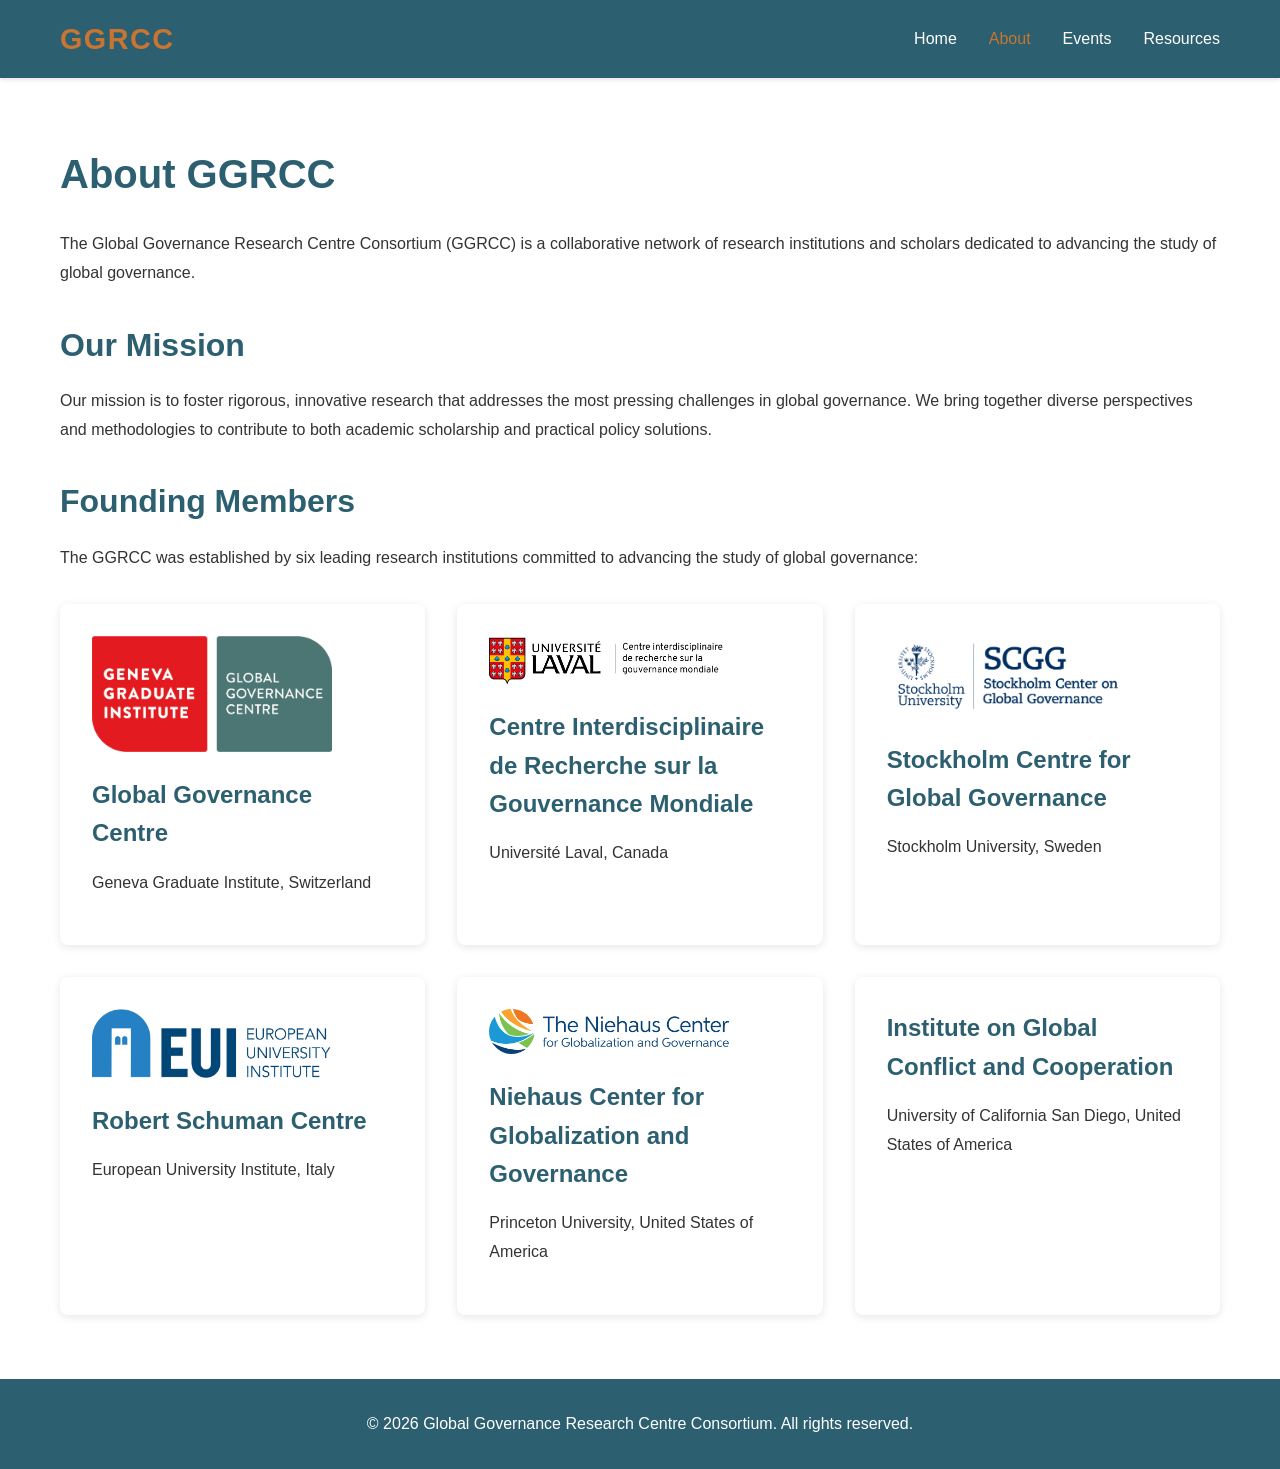
==== about.html @ 60b4378d "Added EUI logo" ====
<!DOCTYPE html>
<html lang="en">
<head>
    <meta charset="UTF-8">
    <meta name="viewport" content="width=device-width, initial-scale=1.0">
    <meta name="description" content="About the Global Governance Research Centre Consortium">
    <title>About - GGRCC</title>
    <link rel="stylesheet" href="style.css">
</head>
<body>
    <nav class="navbar">
        <div class="container">
            <div class="nav-brand">
                <a href="index.html">GGRCC</a>
            </div>
            <ul class="nav-menu">
                <li><a href="index.html">Home</a></li>
                <li><a href="about.html" class="active">About</a></li>
                <li><a href="events.html">Events</a></li>
                <li><a href="resources.html">Resources</a></li>
            </ul>
        </div>
    </nav>

    <main>
        <section class="content-section">
            <div class="container">
                <h1>About GGRCC</h1>
                
                <p>The Global Governance Research Centre Consortium (GGRCC) is a collaborative network of research institutions and scholars dedicated to advancing the study of global governance.</p>

                <h2>Our Mission</h2>
                <p>Our mission is to foster rigorous, innovative research that addresses the most pressing challenges in global governance. We bring together diverse perspectives and methodologies to contribute to both academic scholarship and practical policy solutions.</p>

                <h2>Founding Members</h2>
                <p>The GGRCC was established by six leading research institutions committed to advancing the study of global governance:</p>
                <div class="feature-grid">
                    <div class="feature-card">
                        <img src="images/GGC_logo2022_RGB.png" alt="GGC logo" class="member-logo">
                        <h3>Global Governance Centre</h3>
                        <p>Geneva Graduate Institute, Switzerland</p>
                    </div>
                    <div class="feature-card">
                        <img src="images/UL_CIRGM_C_d_RGB.png" alt="CIRGoM logo" class="member-logo">
                        <h3>Centre Interdisciplinaire de Recherche sur la Gouvernance Mondiale</h3>
                        <p>Université Laval, Canada</p>
                    </div>
                    <div class="feature-card">
                        <img src="images/SCGG_logo_blue-RGB_2.png" alt="SCGG logo" class="member-logo">
                        <h3>Stockholm Centre for Global Governance</h3>
                        <p>Stockholm University, Sweden</p>
                    </div>
                    <div class="feature-card">
                        <img src="images/EUI.png" alt="EUI logo" class="member-logo">
                        <h3>Robert Schuman Centre</h3>
                        <p>European University Institute, Italy</p>
                    </div>
                    <div class="feature-card">
                        <img src="images/Niehaus-3.png" alt="Niehaus logo" class="member-logo">
                        <h3>Niehaus Center for Globalization and Governance</h3>
                        <p>Princeton University, United States of America</p>
                    </div>
                    <div class="feature-card">
                        <h3>Institute on Global Conflict and Cooperation</h3>
                        <p>University of California San Diego, United States of America</p>
                    </div>
                </div>

            </div>
        </section>
    </main>

    <footer>
        <div class="container">
            <p>&copy; 2026 Global Governance Research Centre Consortium. All rights reserved.</p>
        </div>
    </footer>
</body>
</html>
---- style.css ----
/* Global Styles */
* {
    margin: 0;
    padding: 0;
    box-sizing: border-box;
}

:root {
    --primary-color: #2c5f6f;
    --secondary-color: #c87533;
    --accent-color: #6b4c7a;
    --text-color: #333;
    --light-bg: #f8f9fa;
    --white: #ffffff;
    --gray: #6c757d;
    --border-color: #dee2e6;
}

body {
    font-family: -apple-system, BlinkMacSystemFont, 'Segoe UI', Roboto, 'Helvetica Neue', Arial, sans-serif;
    line-height: 1.6;
    color: var(--text-color);
}

.container {
    max-width: 1200px;
    margin: 0 auto;
    padding: 0 20px;
}

/* Navigation */
.navbar {
    background-color: var(--primary-color);
    padding: 1rem 0;
    box-shadow: 0 2px 4px rgba(0,0,0,0.1);
    position: sticky;
    top: 0;
    z-index: 1000;
}

.navbar .container {
    display: flex;
    justify-content: space-between;
    align-items: center;
}

.nav-brand a {
    color: var(--secondary-color);
    text-decoration: none;
    font-size: 1.8rem;
    font-weight: 600;
    font-family: 'Avenir', 'Avenir Next', -apple-system, BlinkMacSystemFont, 'Segoe UI', sans-serif;
    letter-spacing: 0.05em;
}

.nav-menu {
    display: flex;
    list-style: none;
    gap: 2rem;
}

.nav-menu a {
    color: var(--white);
    text-decoration: none;
    transition: color 0.3s ease;
}

.nav-menu a:hover,
.nav-menu a.active {
    color: var(--secondary-color);
}

/* Hero Section */
.hero {
    background: linear-gradient(135deg, var(--primary-color) 0%, var(--secondary-color) 100%);
    color: var(--white);
    padding: 6rem 0;
    text-align: center;
}

.hero h1 {
    font-size: 3rem;
    margin-bottom: 1rem;
}

.hero-subtitle {
    font-size: 1.5rem;
    margin-bottom: 2rem;
    opacity: 0.9;
}

.hero-buttons {
    display: flex;
    gap: 1rem;
    justify-content: center;
    flex-wrap: wrap;
}

/* Buttons */
.btn {
    display: inline-block;
    padding: 0.75rem 1.5rem;
    text-decoration: none;
    border-radius: 5px;
    transition: all 0.3s ease;
    font-weight: 500;
}

.btn-primary {
    background-color: var(--white);
    color: var(--primary-color);
}

.btn-primary:hover {
    background-color: var(--light-bg);
    transform: translateY(-2px);
    box-shadow: 0 4px 8px rgba(0,0,0,0.2);
}

.btn-secondary {
    background-color: transparent;
    color: var(--white);
    border: 2px solid var(--white);
}

.btn-secondary:hover {
    background-color: var(--white);
    color: var(--primary-color);
}

/* Features Section */
.features {
    padding: 4rem 0;
    background-color: var(--light-bg);
}

.feature-grid {
    display: grid;
    grid-template-columns: repeat(auto-fit, minmax(300px, 1fr));
    gap: 2rem;
    margin-top: 2rem;
}

.feature-card {
    background-color: var(--white);
    padding: 2rem;
    border-radius: 8px;
    box-shadow: 0 2px 8px rgba(0,0,0,0.1);
    transition: transform 0.3s ease, box-shadow 0.3s ease;
}

.feature-card:hover {
    transform: translateY(-5px);
    box-shadow: 0 4px 16px rgba(0,0,0,0.15);
}

.feature-card h3 {
    color: var(--primary-color);
    margin-bottom: 1rem;
    font-size: 1.5rem;
}

.member-logo {
    display: block;
    max-width: 240px;
    height: auto;
    margin-bottom: 1.5rem;
}

/* Content Sections */
.content-section {
    padding: 4rem 0;
}

.content-section h1 {
    color: var(--primary-color);
    margin-bottom: 1.5rem;
    font-size: 2.5rem;
}

.content-section h2 {
    color: var(--primary-color);
    margin-top: 2rem;
    margin-bottom: 1rem;
    font-size: 2rem;
}

.content-section p {
    margin-bottom: 1rem;
    line-height: 1.8;
}

/* Event Card */
.event-card {
    background-color: var(--white);
    border: 1px solid var(--border-color);
    border-radius: 8px;
    padding: 1.5rem;
    margin-bottom: 1.5rem;
    transition: box-shadow 0.3s ease;
}

.event-card:hover {
    box-shadow: 0 4px 12px rgba(0,0,0,0.1);
}

.event-date {
    display: inline-block;
    background-color: var(--secondary-color);
    color: var(--white);
    padding: 0.5rem 1rem;
    border-radius: 5px;
    font-weight: bold;
    margin-bottom: 1rem;
}

.event-type {
    display: inline-block;
    padding: 0.25rem 0.75rem;
    border-radius: 3px;
    font-size: 0.85rem;
    font-weight: 500;
    margin-left: 0.5rem;
}

.event-type.online {
    background-color: #e3f2fd;
    color: #1976d2;
}

.event-type.in-person {
    background-color: #f3e5f5;
    color: #7b1fa2;
}

.event-card h3 {
    color: var(--primary-color);
    margin-bottom: 0.5rem;
}

.event-details {
    color: var(--gray);
    margin-bottom: 0.75rem;
}

/* Publication Card */
.publication-card {
    background-color: var(--white);
    border: 1px solid var(--border-color);
    border-radius: 8px;
    padding: 1.5rem;
    margin-bottom: 1.5rem;
    transition: box-shadow 0.3s ease;
}

.publication-card:hover {
    box-shadow: 0 4px 12px rgba(0,0,0,0.1);
}

.publication-card h3 {
    color: var(--primary-color);
    margin-bottom: 0.5rem;
}

.publication-authors {
    font-style: italic;
    color: var(--gray);
    margin-bottom: 0.5rem;
}

.publication-meta {
    color: var(--gray);
    font-size: 0.9rem;
    margin-bottom: 0.75rem;
}

/* CTA Section */
.cta {
    background-color: var(--primary-color);
    color: var(--white);
    padding: 4rem 0;
    text-align: center;
}

.cta h2 {
    margin-bottom: 1rem;
    font-size: 2rem;
}

.cta p {
    margin-bottom: 2rem;
    font-size: 1.2rem;
}

/* Footer */
footer {
    background-color: var(--primary-color);
    color: var(--white);
    padding: 2rem 0;
    text-align: center;
}

/* Responsive Design */
@media (max-width: 768px) {
    .navbar .container {
        flex-direction: column;
        gap: 1rem;
    }

    .nav-menu {
        flex-direction: column;
        gap: 0.5rem;
        text-align: center;
    }

    .hero h1 {
        font-size: 2rem;
    }

    .hero-subtitle {
        font-size: 1.2rem;
    }

    .feature-grid {
        grid-template-columns: 1fr;
    }
}
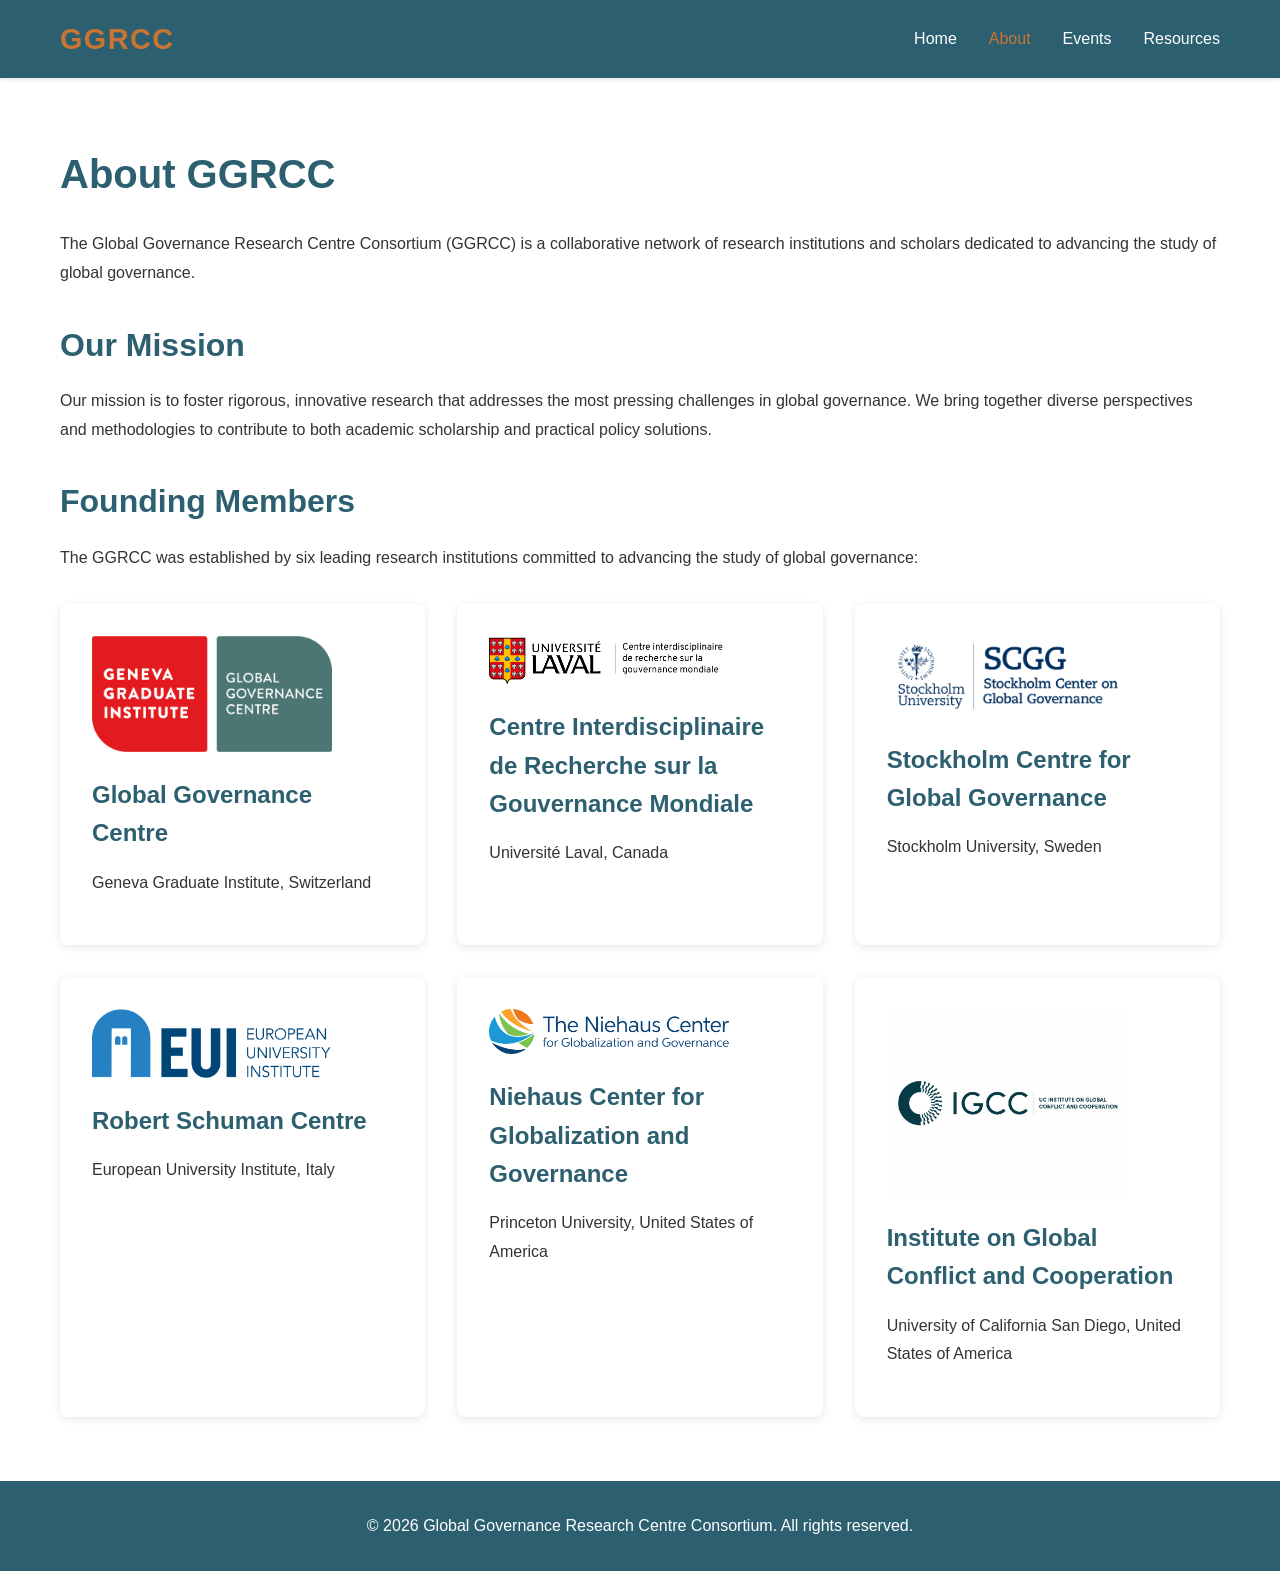
==== commit 30aa6651: "Added IGCC logo" ====
--- a/about.html
+++ b/about.html
@@ -61,6 +61,7 @@
                         <p>Princeton University, United States of America</p>
                     </div>
                     <div class="feature-card">
+                        <img src="images/IGCC_FullName_Hz_Teal.png" alt="IGCC logo" class="member-logo">
                         <h3>Institute on Global Conflict and Cooperation</h3>
                         <p>University of California San Diego, United States of America</p>
                     </div>
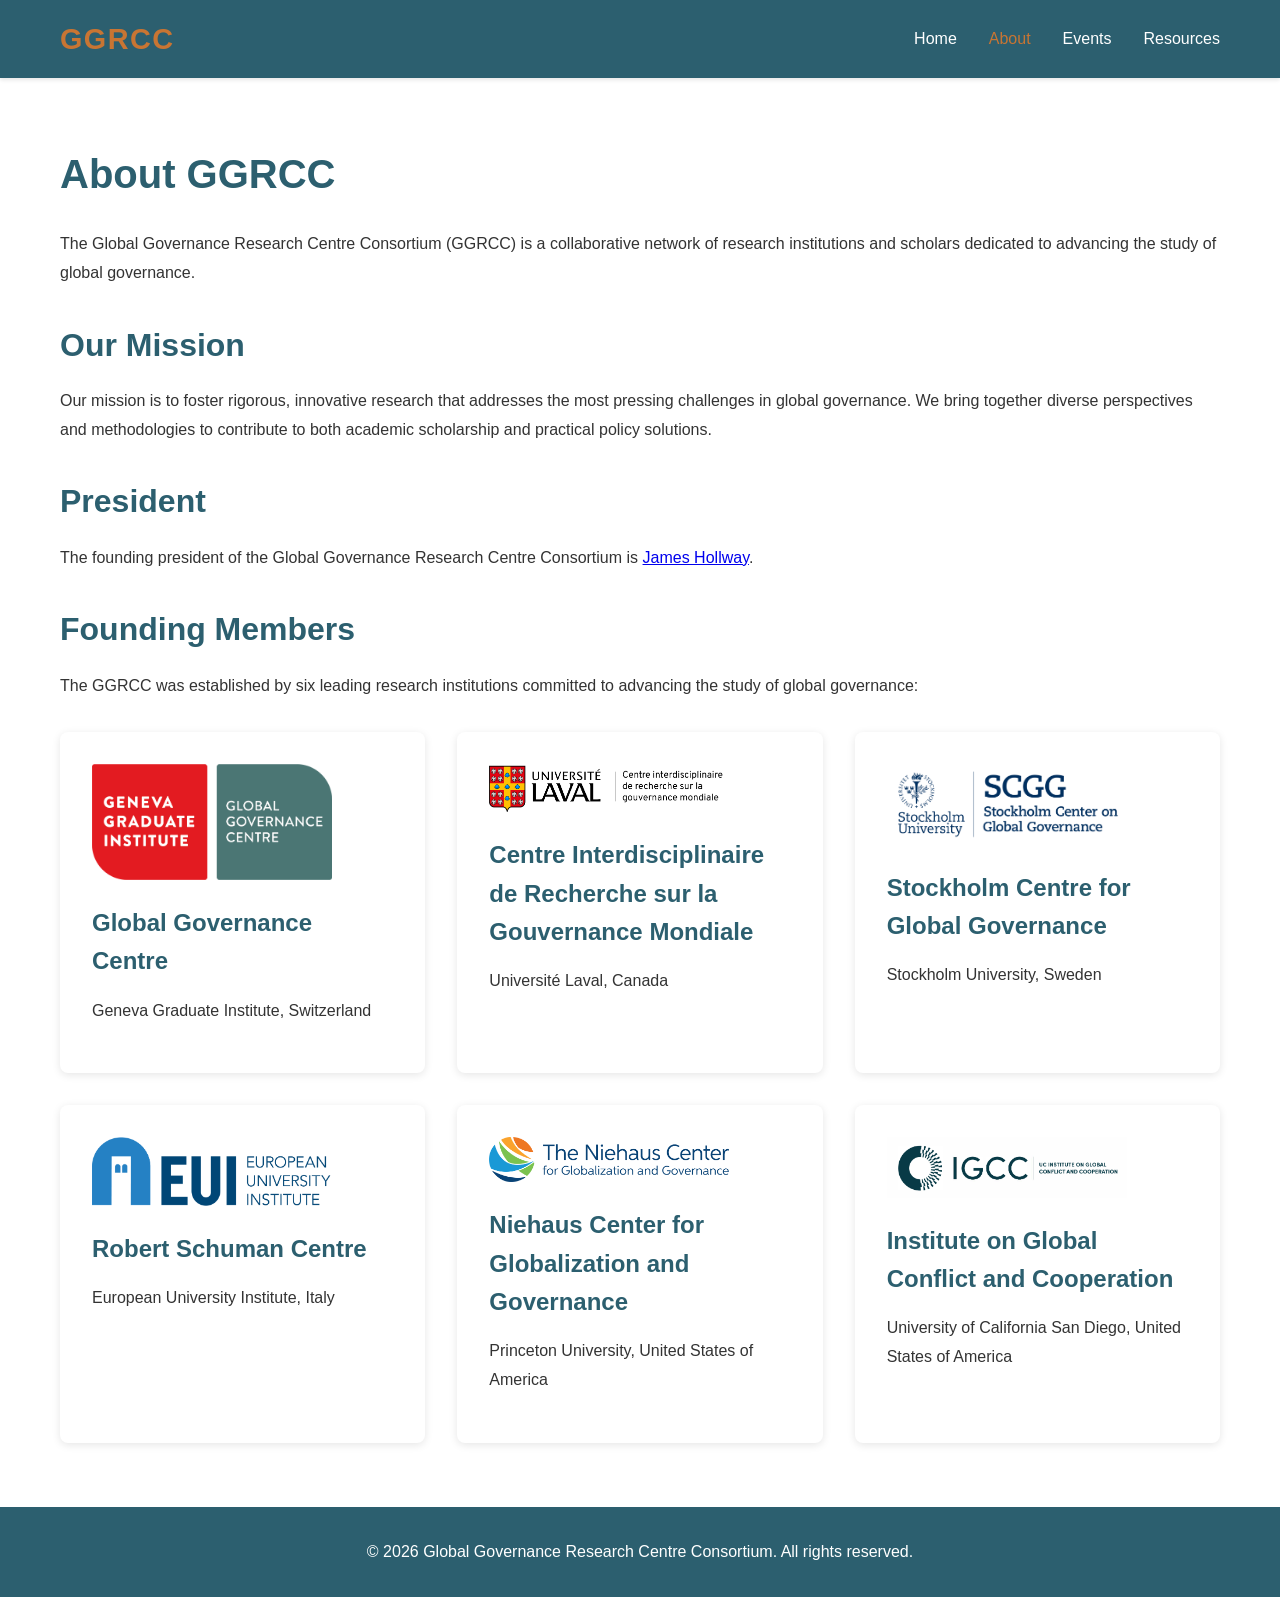
==== commit 9637a821: "Added president to about" ====
--- a/about.html
+++ b/about.html
@@ -31,6 +31,9 @@
 
                 <h2>Our Mission</h2>
                 <p>Our mission is to foster rigorous, innovative research that addresses the most pressing challenges in global governance. We bring together diverse perspectives and methodologies to contribute to both academic scholarship and practical policy solutions.</p>
+
+                <h2>President</h2>
+                <p>The founding president of the Global Governance Research Centre Consortium is <a href="https://www.jameshollway.com">James Hollway</a>.</p>
 
                 <h2>Founding Members</h2>
                 <p>The GGRCC was established by six leading research institutions committed to advancing the study of global governance:</p>
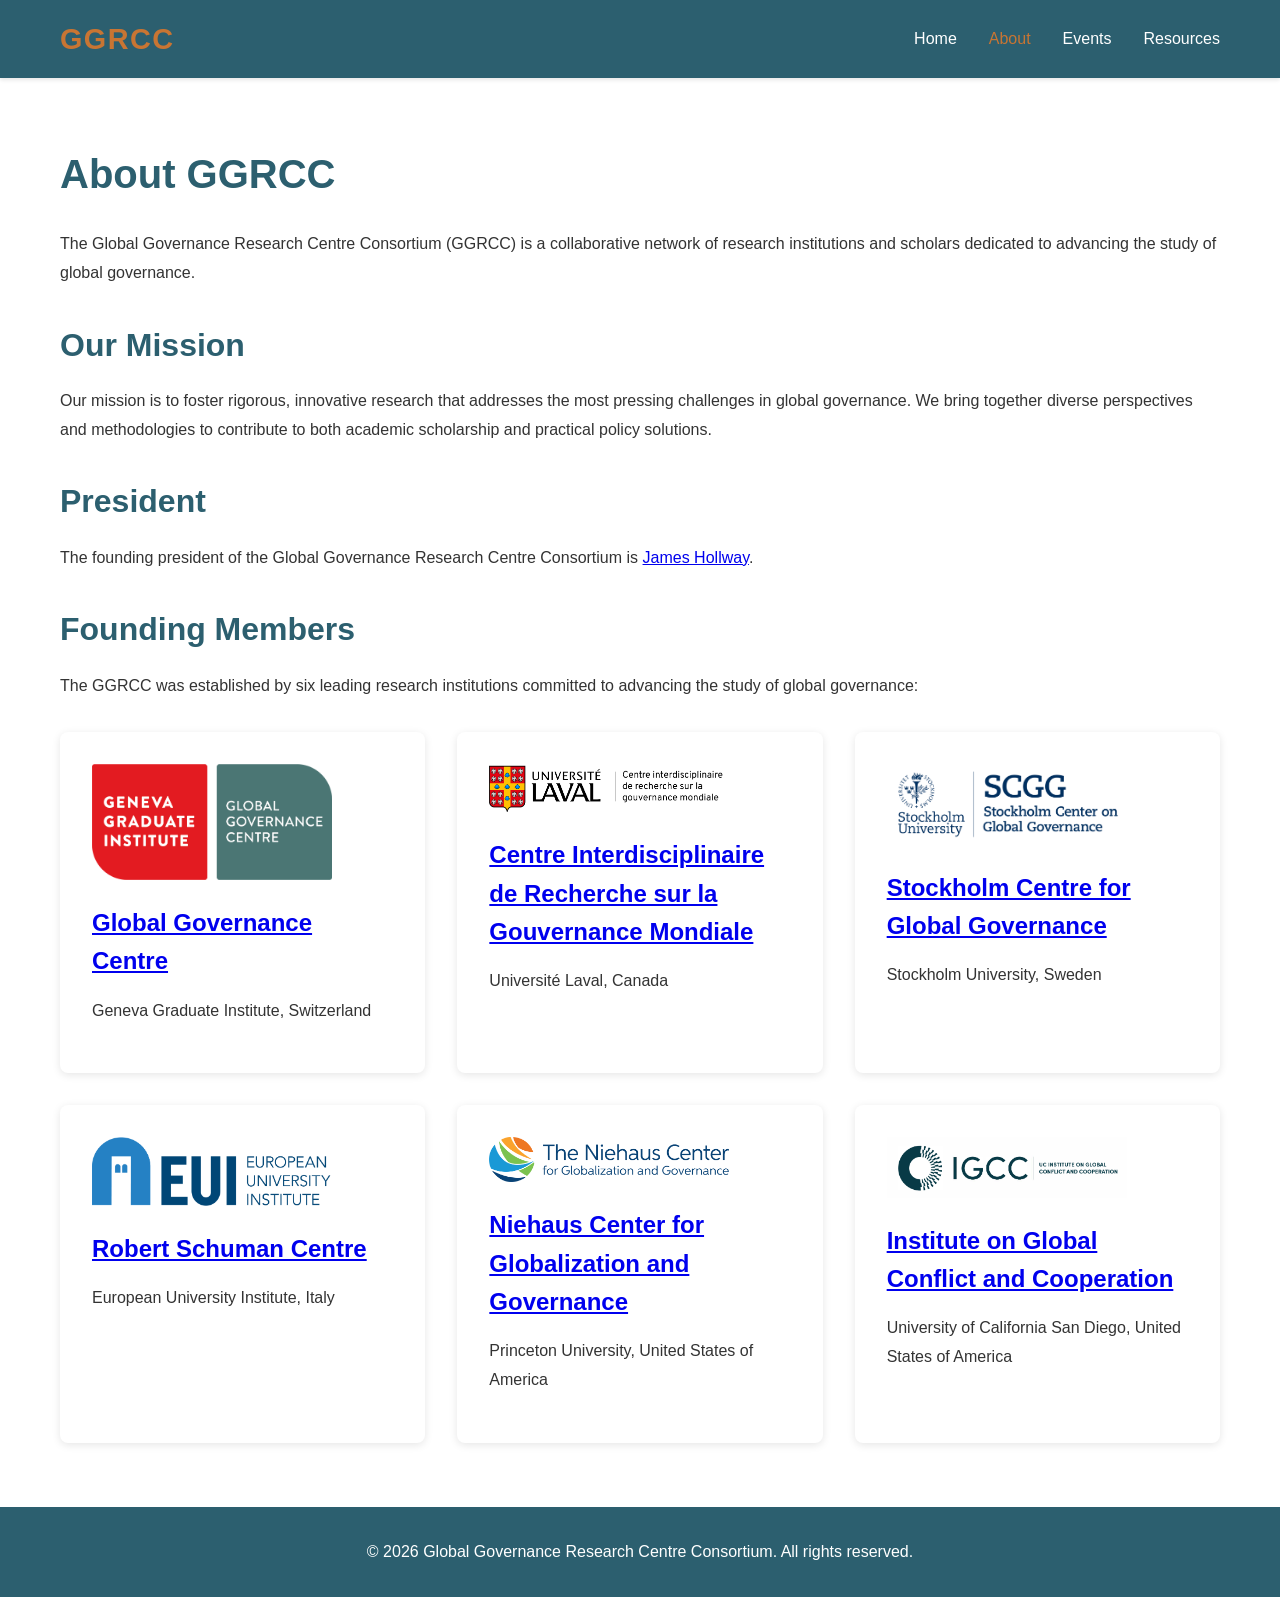
==== commit efc7072f: "Added links to member institutions on the about page" ====
--- a/about.html
+++ b/about.html
@@ -40,32 +40,32 @@
                 <div class="feature-grid">
                     <div class="feature-card">
                         <img src="images/GGC_logo2022_RGB.png" alt="GGC logo" class="member-logo">
-                        <h3>Global Governance Centre</h3>
+                        <h3><a href="https://www.graduateinstitute.ch/globalgovernance">Global Governance Centre</a></h3>
                         <p>Geneva Graduate Institute, Switzerland</p>
                     </div>
                     <div class="feature-card">
                         <img src="images/UL_CIRGM_C_d_RGB.png" alt="CIRGoM logo" class="member-logo">
-                        <h3>Centre Interdisciplinaire de Recherche sur la Gouvernance Mondiale</h3>
+                        <h3><a href="https://www.cirgom.ulaval.ca">Centre Interdisciplinaire de Recherche sur la Gouvernance Mondiale</a></h3>
                         <p>Université Laval, Canada</p>
                     </div>
                     <div class="feature-card">
                         <img src="images/SCGG_logo_blue-RGB_2.png" alt="SCGG logo" class="member-logo">
-                        <h3>Stockholm Centre for Global Governance</h3>
+                        <h3><a href="https://www.su.se/english/divisions/stockholm-center-on-global-governance">Stockholm Centre for Global Governance</a></h3>
                         <p>Stockholm University, Sweden</p>
                     </div>
                     <div class="feature-card">
                         <img src="images/EUI.png" alt="EUI logo" class="member-logo">
-                        <h3>Robert Schuman Centre</h3>
+                        <h3><a href="https://www.eui.eu/en/academic-units/robert-schuman-centre-for-advanced-studies">Robert Schuman Centre</a></h3>
                         <p>European University Institute, Italy</p>
                     </div>
                     <div class="feature-card">
                         <img src="images/Niehaus-3.png" alt="Niehaus logo" class="member-logo">
-                        <h3>Niehaus Center for Globalization and Governance</h3>
+                        <h3><a href="https://niehaus.princeton.edu">Niehaus Center for Globalization and Governance</a></h3>
                         <p>Princeton University, United States of America</p>
                     </div>
                     <div class="feature-card">
                         <img src="images/IGCC_FullName_Hz_Teal.png" alt="IGCC logo" class="member-logo">
-                        <h3>Institute on Global Conflict and Cooperation</h3>
+                        <h3><a href="https://ucigcc.org">Institute on Global Conflict and Cooperation</a></h3>
                         <p>University of California San Diego, United States of America</p>
                     </div>
                 </div>
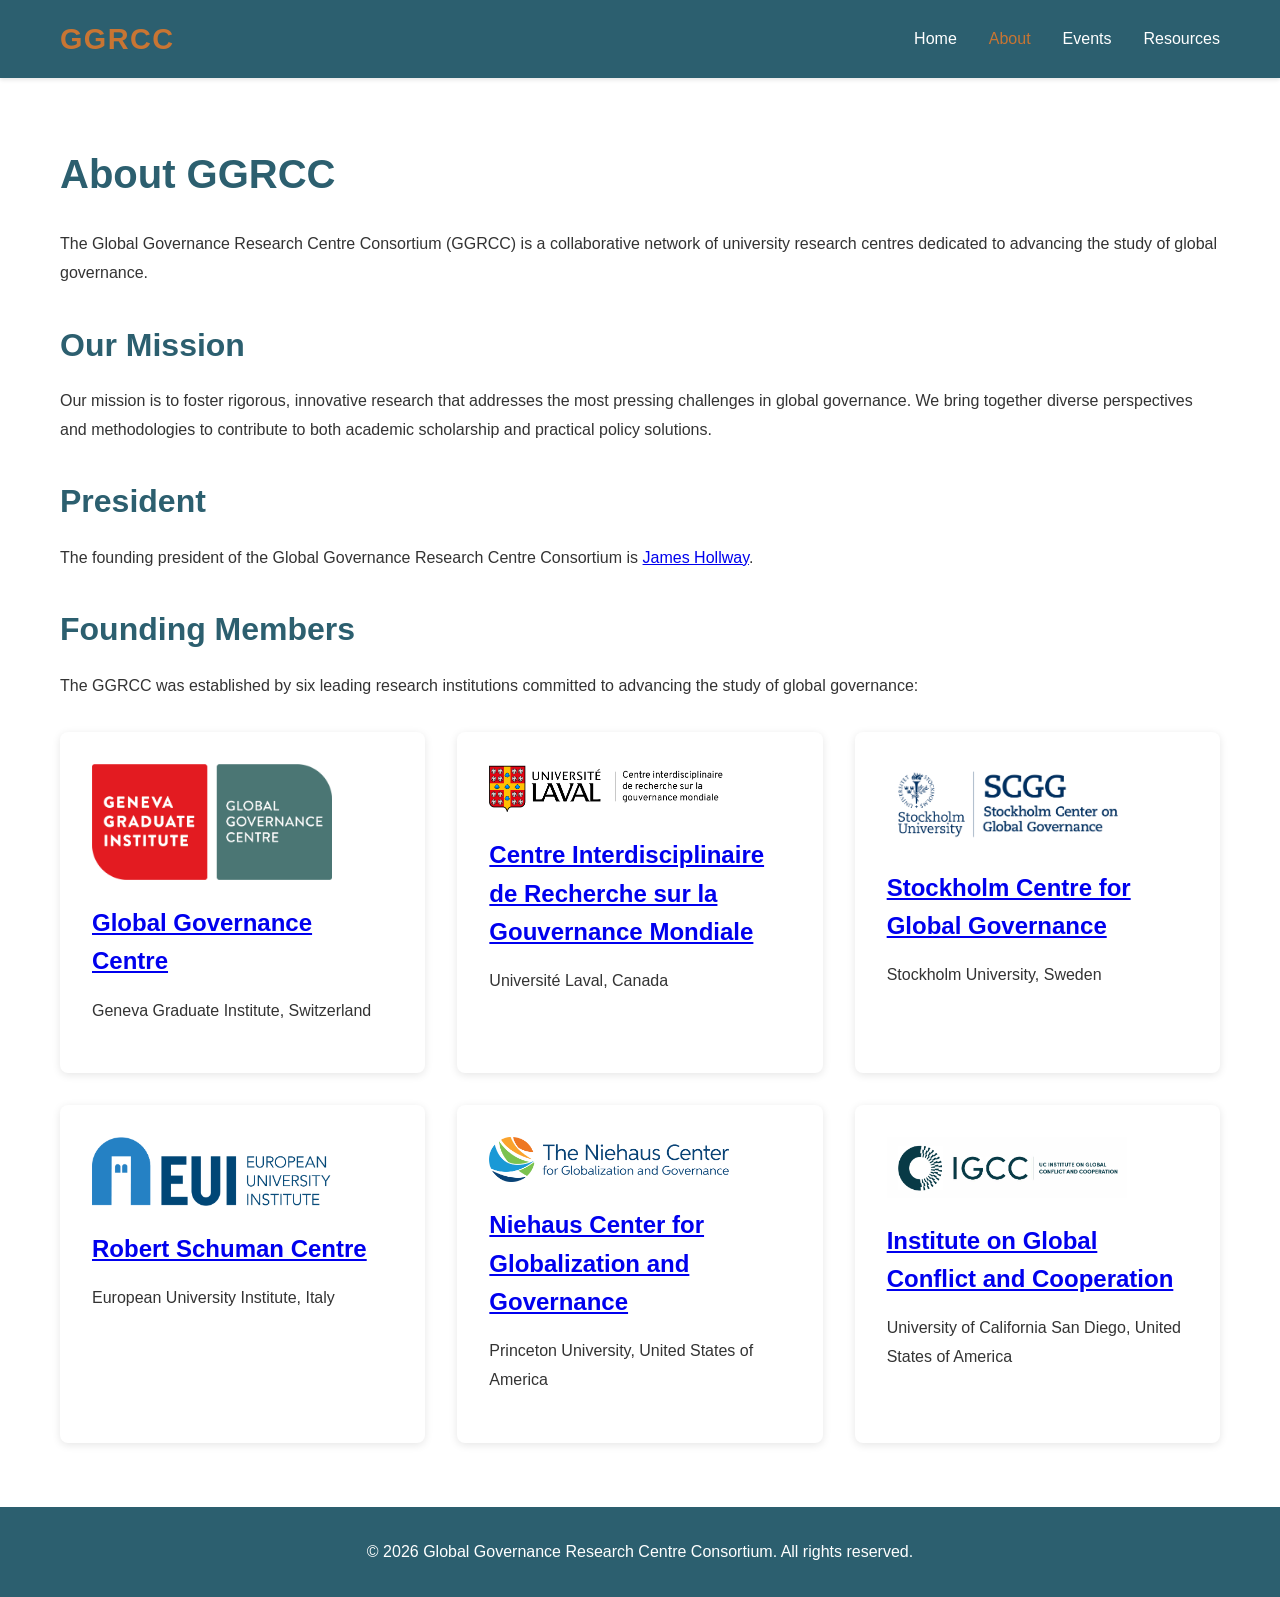
==== commit b2931312: "Tweaked about" ====
--- a/about.html
+++ b/about.html
@@ -26,8 +26,8 @@
         <section class="content-section">
             <div class="container">
                 <h1>About GGRCC</h1>
-                
-                <p>The Global Governance Research Centre Consortium (GGRCC) is a collaborative network of research institutions and scholars dedicated to advancing the study of global governance.</p>
+            
+                <p>The Global Governance Research Centre Consortium (GGRCC) is a collaborative network of university research centres dedicated to advancing the study of global governance.</p>
 
                 <h2>Our Mission</h2>
                 <p>Our mission is to foster rigorous, innovative research that addresses the most pressing challenges in global governance. We bring together diverse perspectives and methodologies to contribute to both academic scholarship and practical policy solutions.</p>
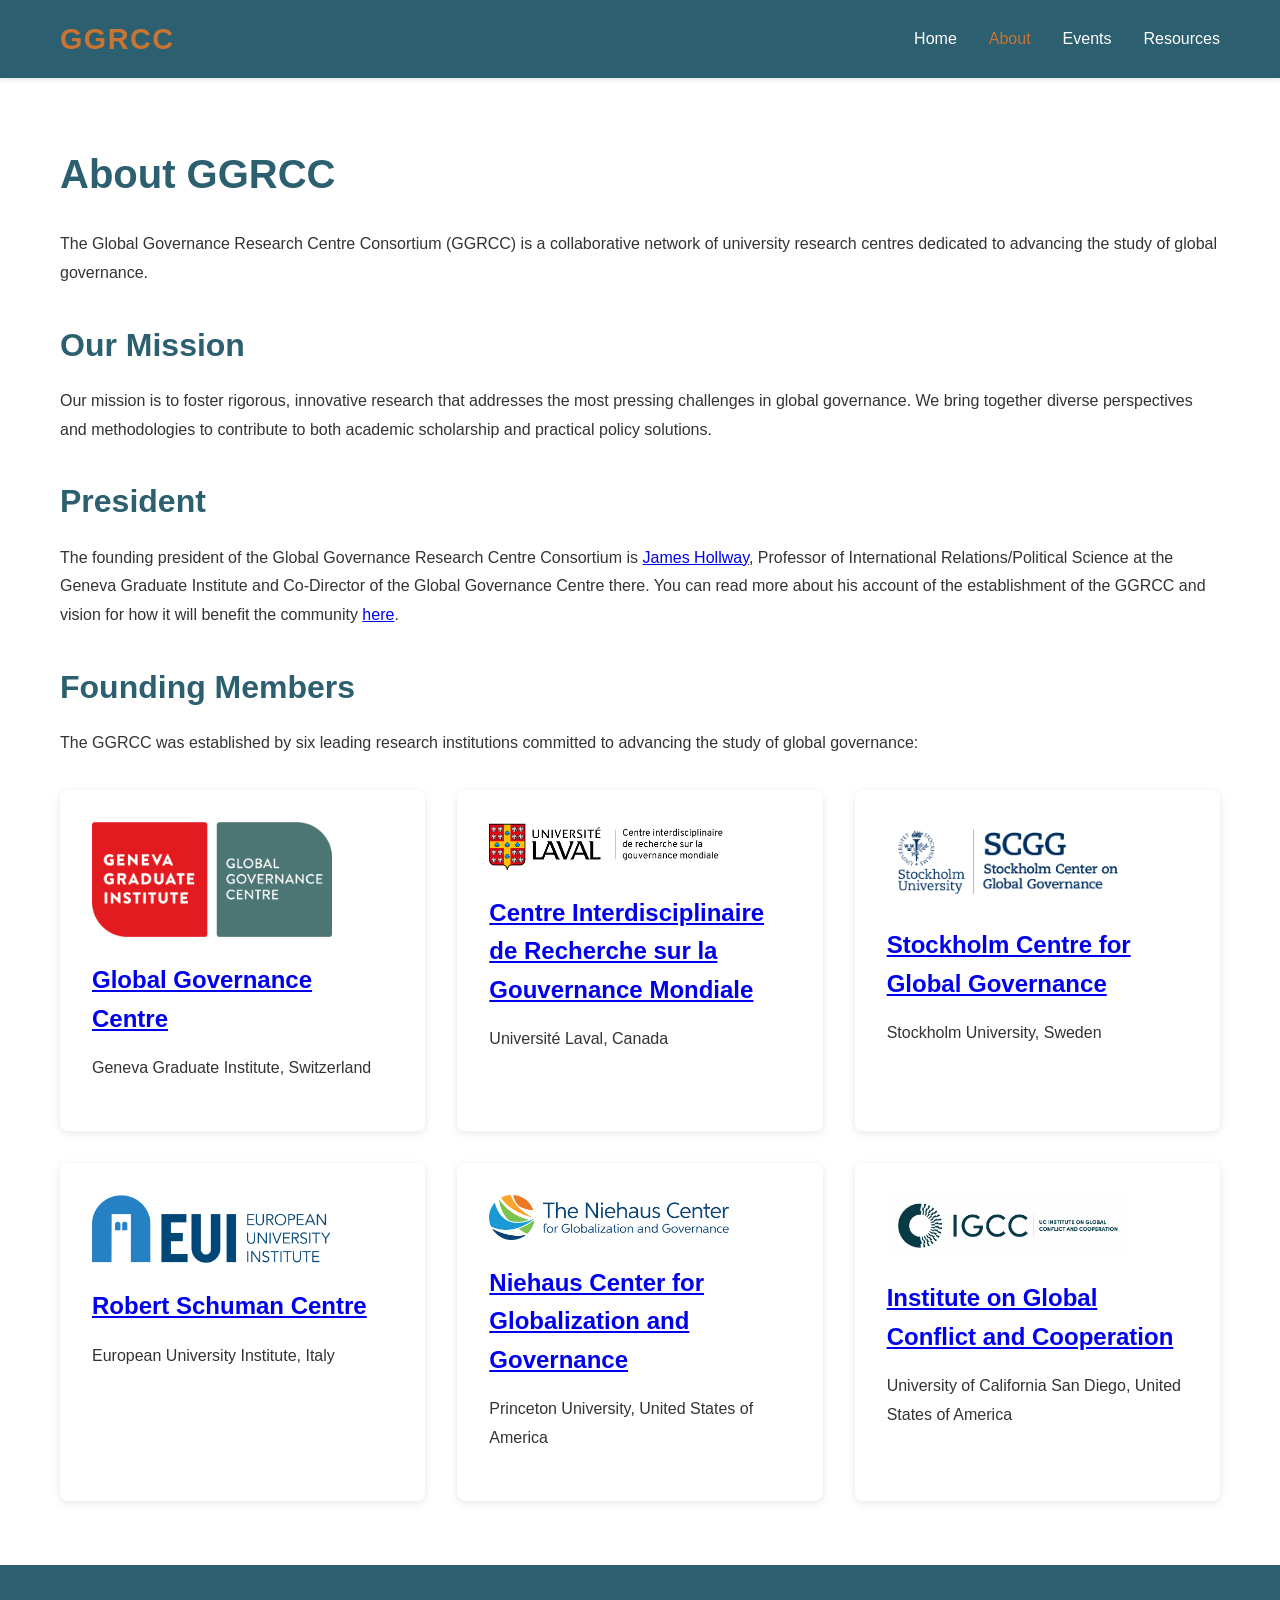
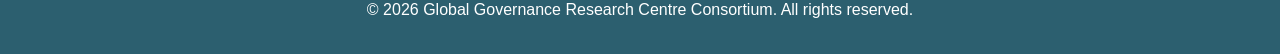
==== commit 906fd954: "Added a little more about the president" ====
--- a/about.html
+++ b/about.html
@@ -33,7 +33,8 @@
                 <p>Our mission is to foster rigorous, innovative research that addresses the most pressing challenges in global governance. We bring together diverse perspectives and methodologies to contribute to both academic scholarship and practical policy solutions.</p>
 
                 <h2>President</h2>
-                <p>The founding president of the Global Governance Research Centre Consortium is <a href="https://www.jameshollway.com">James Hollway</a>.</p>
+                <p>The founding president of the Global Governance Research Centre Consortium is <a href="https://www.jameshollway.com">James Hollway</a>, Professor of International Relations/Political Science at the Geneva Graduate Institute and Co-Director of the Global Governance Centre there. 
+                You can read more about his account of the establishment of the GGRCC and vision for how it will benefit the community <a href="https://www.graduateinstitute.ch/communications/news/new-consortium-strengthen-global-governance-research">here</a>.</p>
 
                 <h2>Founding Members</h2>
                 <p>The GGRCC was established by six leading research institutions committed to advancing the study of global governance:</p>
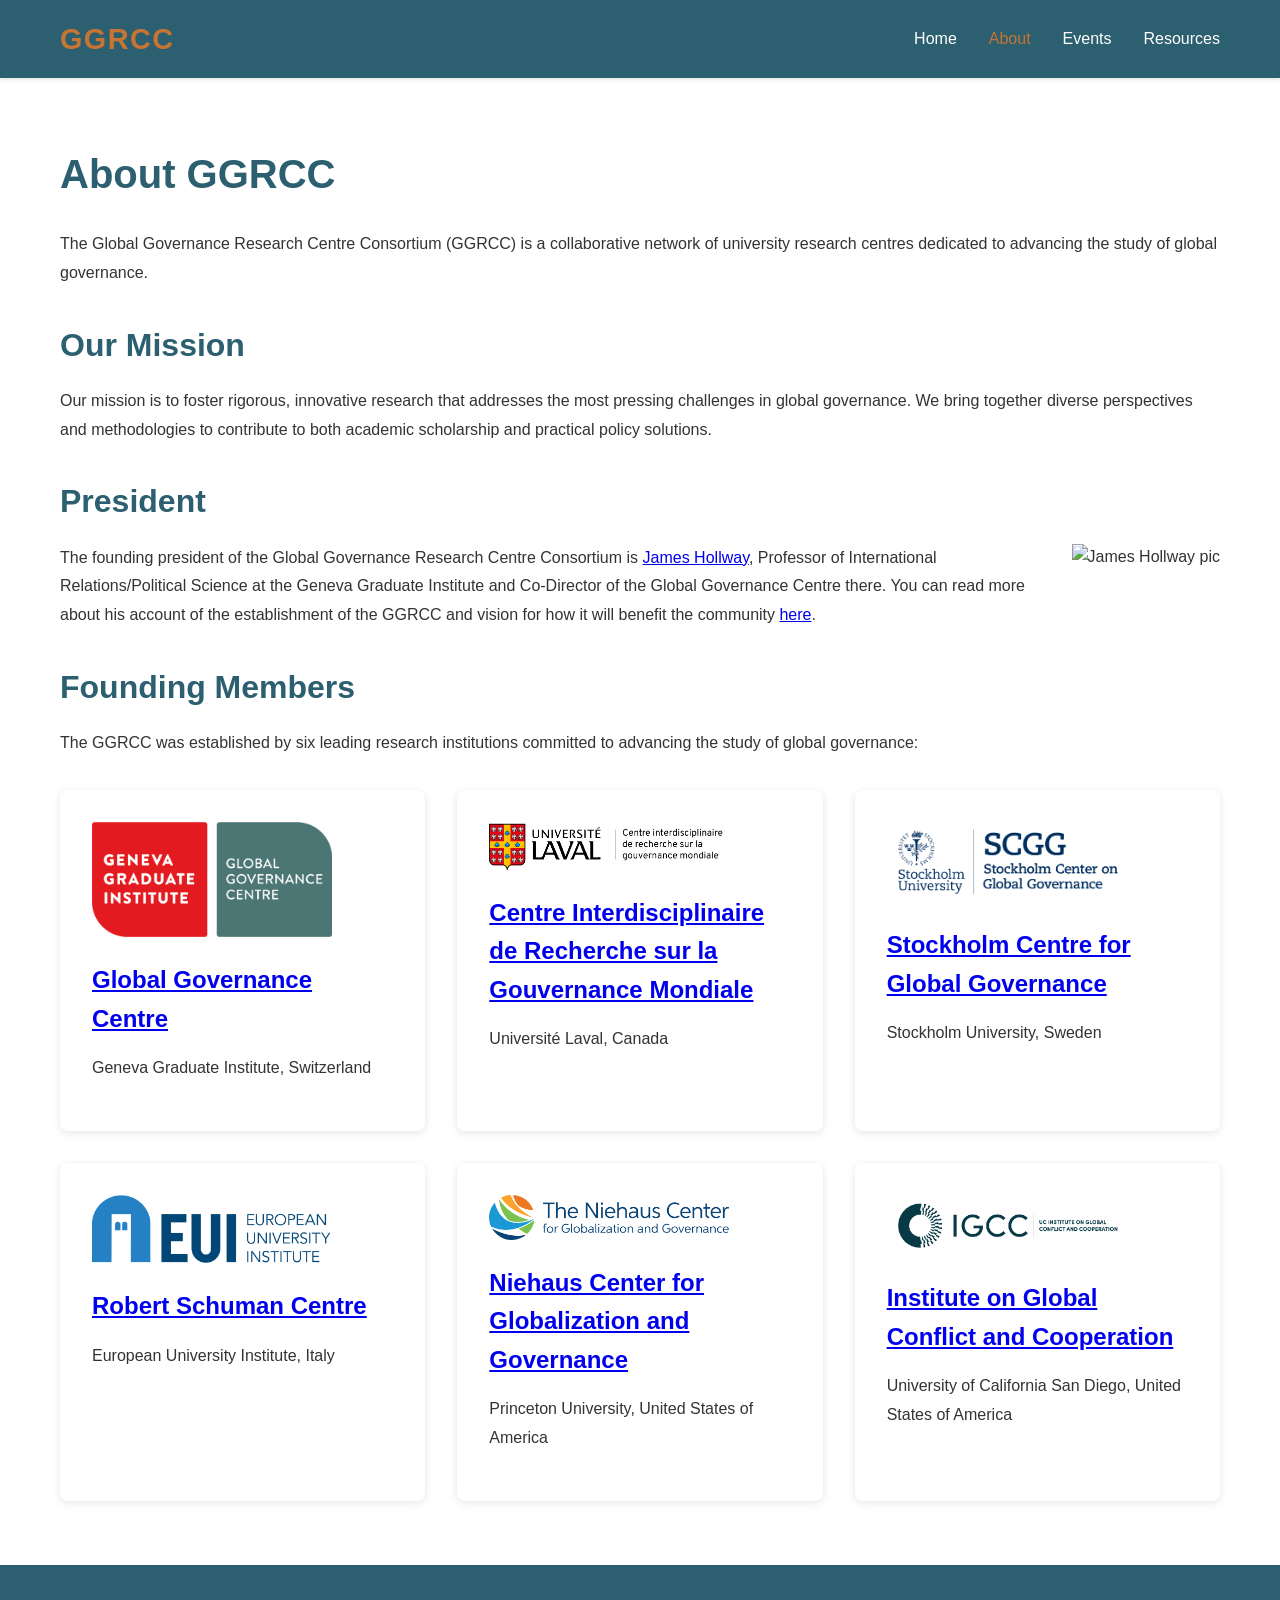
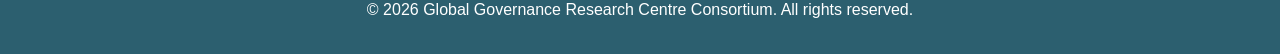
==== commit 3f5e06c8: "Added meet the consortium event" ====
--- a/about.html
+++ b/about.html
@@ -33,6 +33,7 @@
                 <p>Our mission is to foster rigorous, innovative research that addresses the most pressing challenges in global governance. We bring together diverse perspectives and methodologies to contribute to both academic scholarship and practical policy solutions.</p>
 
                 <h2>President</h2>
+                <img src="https://www.graduateinstitute.ch/sites/internet/files/styles/medium/public/2024-02/jhpic.jpg" alt="James Hollway pic" style="float: right; margin-left: 16px; margin-bottom: 8px;">
                 <p>The founding president of the Global Governance Research Centre Consortium is <a href="https://www.jameshollway.com">James Hollway</a>, Professor of International Relations/Political Science at the Geneva Graduate Institute and Co-Director of the Global Governance Centre there. 
                 You can read more about his account of the establishment of the GGRCC and vision for how it will benefit the community <a href="https://www.graduateinstitute.ch/communications/news/new-consortium-strengthen-global-governance-research">here</a>.</p>
 
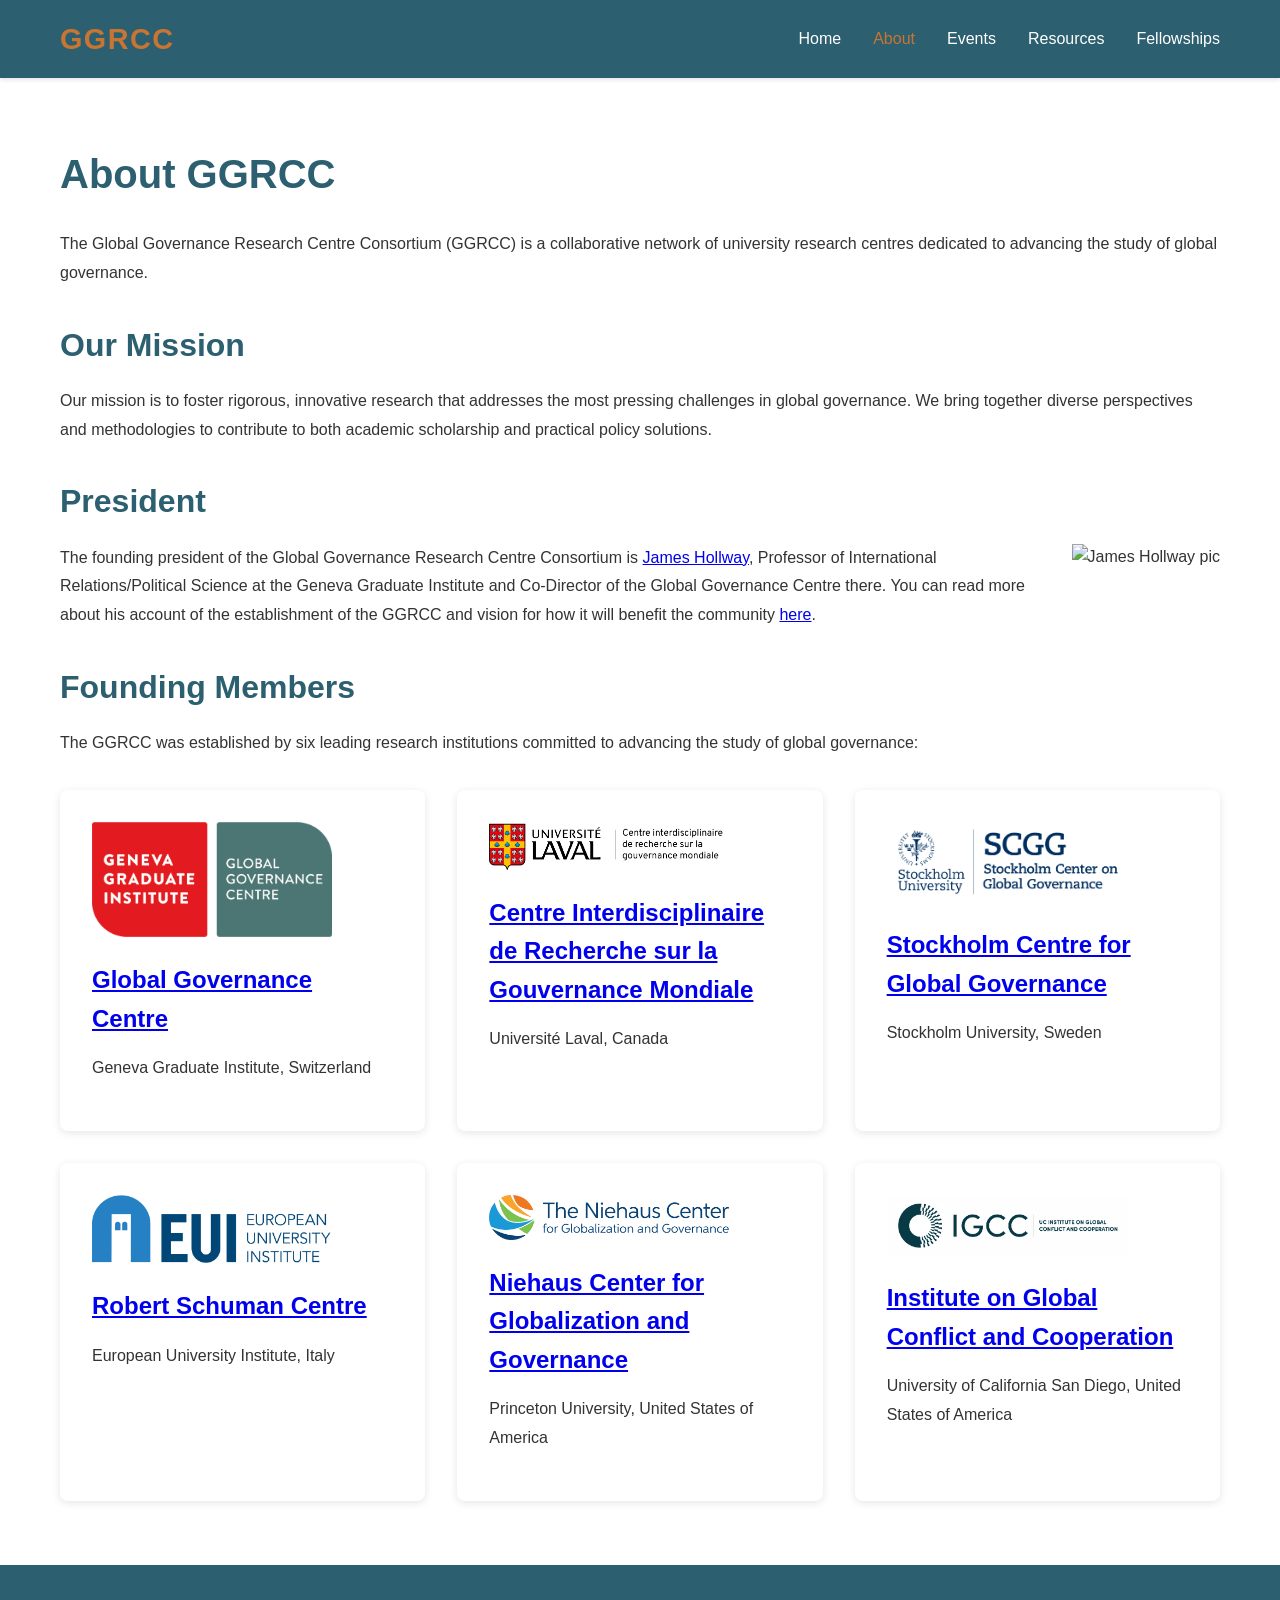
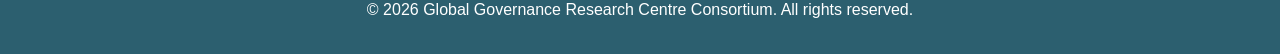
==== commit 78588381: "Added fellowships page" ====
--- a/about.html
+++ b/about.html
@@ -18,6 +18,7 @@
                 <li><a href="about.html" class="active">About</a></li>
                 <li><a href="events.html">Events</a></li>
                 <li><a href="resources.html">Resources</a></li>
+                <li><a href="fellowships.html">Fellowships</a></li>
             </ul>
         </div>
     </nav>
